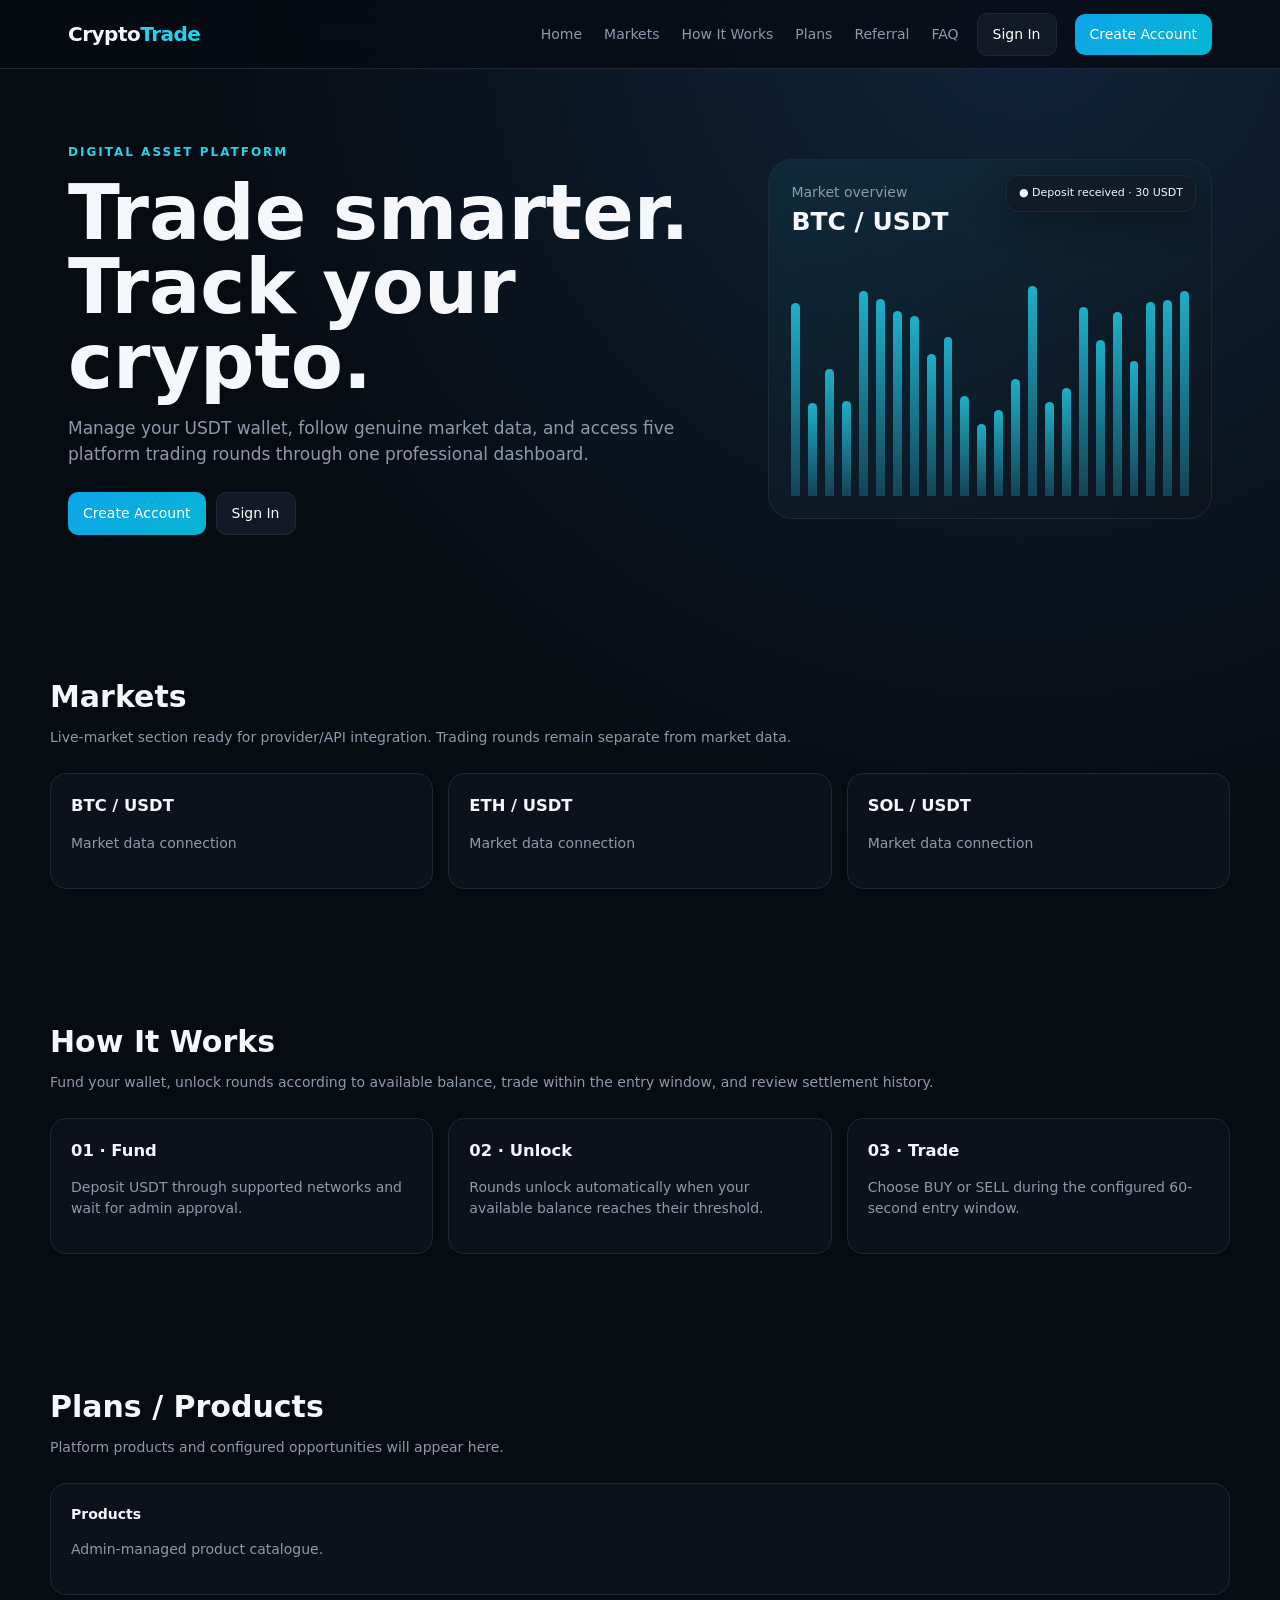
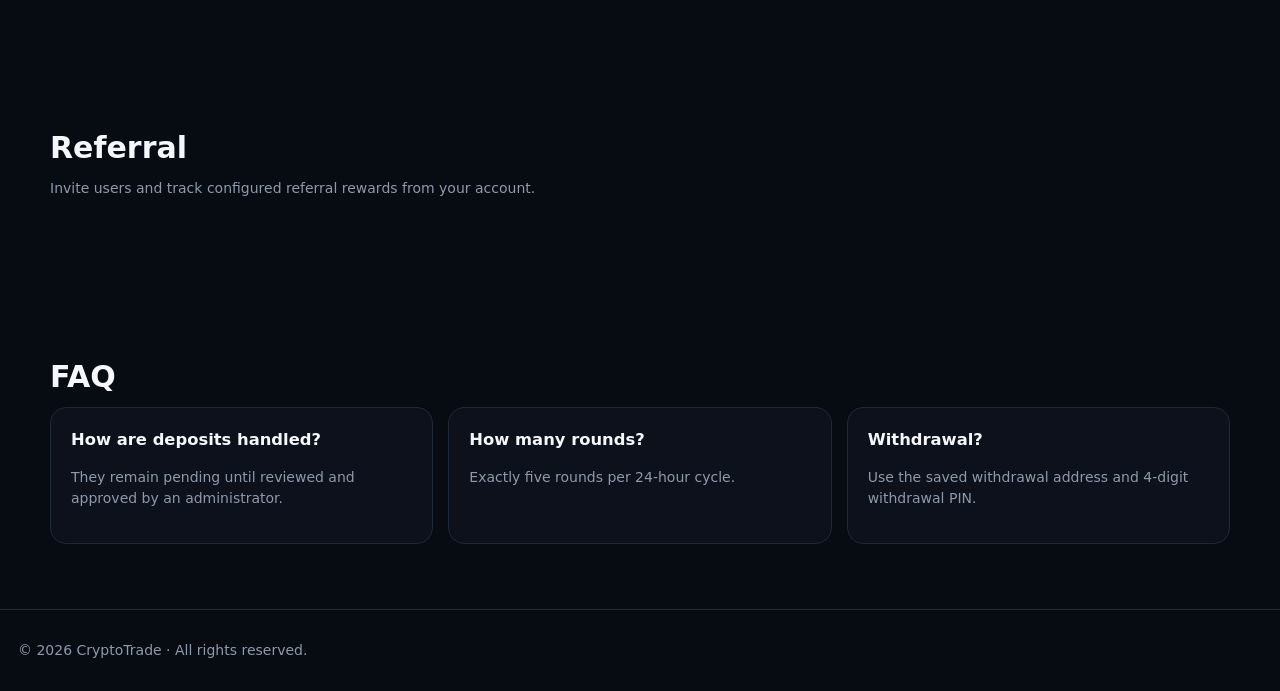
==== index.html @ a0e99902 "Build initial premium crypto trading web app foundation" ====
<!doctype html>
<html lang="en">
<head>
  <meta charset="utf-8">
  <meta name="viewport" content="width=device-width,initial-scale=1">
  <title>Crypto Trading Platform</title>
  <meta name="description" content="Premium crypto trading and wallet platform">
  <style>
    :root{--bg:#070b12;--panel:#0d131d;--panel2:#111a26;--text:#f5f7fb;--muted:#8d9aac;--line:#1d2938;--blue:#38bdf8;--cyan:#22d3ee;--green:#22c55e;--red:#ef4444;--amber:#f59e0b}
    *{box-sizing:border-box}html{scroll-behavior:smooth}body{margin:0;background:radial-gradient(circle at 80% 0,#10243a 0,transparent 34%),var(--bg);color:var(--text);font:14px/1.5 Inter,system-ui,-apple-system,Segoe UI,sans-serif}button,input,select{font:inherit}button{cursor:pointer}.hidden{display:none!important}
    header{position:sticky;top:0;z-index:50;border-bottom:1px solid var(--line);background:rgba(7,11,18,.78);backdrop-filter:blur(16px)}.nav{height:68px;max-width:1180px;margin:auto;padding:0 18px;display:flex;align-items:center;gap:18px}.brand{font-weight:800;font-size:20px;letter-spacing:-.5px;margin-right:auto}.brand span{color:var(--cyan)}.navlinks{display:flex;gap:22px}.navlinks a{color:var(--muted);text-decoration:none}.navlinks a:hover{color:#fff}.btn{border:1px solid var(--line);background:var(--panel2);color:#fff;border-radius:10px;padding:10px 15px}.btn.primary{background:linear-gradient(135deg,#0ea5e9,#06b6d4);border:0}.btn.danger{background:#3a1418;border-color:#6f2028}.hamb{display:none;background:none;border:0;color:#fff;font-size:25px}
    .wrap{max-width:1180px;margin:auto;padding:28px 18px}.hero{min-height:540px;display:grid;grid-template-columns:1.2fr .8fr;align-items:center;gap:35px}.eyebrow{color:var(--cyan);font-weight:700;text-transform:uppercase;letter-spacing:2px;font-size:12px}.hero h1{font-size:clamp(42px,6vw,76px);line-height:.98;margin:15px 0}.hero p{color:var(--muted);font-size:17px;max-width:620px}.hero-actions{display:flex;gap:10px;flex-wrap:wrap;margin-top:25px}.visual{min-height:330px;border:1px solid var(--line);border-radius:24px;background:linear-gradient(145deg,rgba(34,211,238,.08),rgba(13,19,29,.85));padding:22px;position:relative;overflow:hidden}.chart{height:230px;margin-top:25px;display:flex;align-items:flex-end;gap:8px}.bar{flex:1;background:linear-gradient(180deg,var(--cyan),#164e63);border-radius:6px 6px 0 0;opacity:.8}.activity{position:absolute;right:15px;top:15px;background:rgba(17,26,38,.86);border:1px solid var(--line);border-radius:12px;padding:9px 12px;font-size:11px;box-shadow:0 10px 35px #0005}.section{padding:65px 0}.section h2{font-size:30px;margin:0 0 8px}.sub{color:var(--muted);margin:0 0 25px}.grid{display:grid;grid-template-columns:repeat(3,1fr);gap:15px}.card{background:rgba(13,19,29,.88);border:1px solid var(--line);border-radius:16px;padding:20px}.card h3{margin:0 0 8px}.muted{color:var(--muted)}.lock{color:var(--amber)}
    .app{display:none;min-height:100vh}.app.active{display:block}.appbar{position:sticky;top:0;z-index:40;height:62px;border-bottom:1px solid var(--line);background:rgba(7,11,18,.88);backdrop-filter:blur(15px);display:flex;align-items:center;padding:0 18px;gap:15px}.appbar .title{font-weight:750}.menuBtn{font-size:24px;background:none;border:0;color:#fff}.side{position:fixed;z-index:45;top:62px;bottom:0;left:0;width:275px;background:#090f17;border-right:1px solid var(--line);padding:15px;transform:translateX(-105%);transition:.28s ease;overflow:auto}.side.open{transform:translateX(0)}.side button{display:block;width:100%;text-align:left;padding:12px;border:0;background:none;color:var(--muted);border-radius:10px;margin:2px 0}.side button:hover,.side button.active{background:#14202e;color:#fff}.content{max-width:1180px;margin:auto;padding:25px 18px}.balance{font-size:36px;font-weight:800}.statgrid{display:grid;grid-template-columns:repeat(4,1fr);gap:14px}.pill{display:inline-flex;padding:4px 8px;border-radius:999px;font-size:11px;background:#182333}.green{color:var(--green)}.red{color:var(--red)}.amber{color:var(--amber)}.form{display:grid;gap:12px;max-width:620px}.form label{color:var(--muted);font-size:12px}.form input,.form select{width:100%;padding:12px;border-radius:10px;border:1px solid var(--line);background:#09111b;color:#fff;outline:0}.tablewrap{overflow:auto;border:1px solid var(--line);border-radius:14px}.table{width:100%;border-collapse:collapse;min-width:720px}.table th,.table td{text-align:left;padding:12px;border-bottom:1px solid var(--line);white-space:nowrap}.rounds{display:grid;grid-template-columns:repeat(5,1fr);gap:12px}.round{min-height:170px}.footer{border-top:1px solid var(--line);padding:30px 18px;color:var(--muted)}
    @media(max-width:800px){.navlinks,.nav .btn{display:none}.hamb{display:block}.hero{grid-template-columns:1fr;min-height:auto;padding:55px 0}.grid{grid-template-columns:1fr}.statgrid{grid-template-columns:repeat(2,1fr)}.rounds{grid-template-columns:1fr 1fr}.visual{min-height:260px}.side{width:255px}}
    @media(max-width:480px){.wrap,.content{padding-left:13px;padding-right:13px}.hero h1{font-size:44px}.rounds,.statgrid{grid-template-columns:1fr}.section{padding:42px 0}.appbar{padding:0 12px}}
  </style>
</head>
<body>
<header id="publicHeader"><div class="nav"><button class="hamb" onclick="togglePublicMenu()">☰</button><div class="brand">Crypto<span>Trade</span></div><nav class="navlinks"><a href="#home">Home</a><a href="#markets">Markets</a><a href="#how">How It Works</a><a href="#plans">Plans</a><a href="#referral">Referral</a><a href="#faq">FAQ</a></nav><button class="btn" onclick="showAuth('login')">Sign In</button><button class="btn primary" onclick="showAuth('signup')">Create Account</button></div></header>
<main id="landing">
<section class="wrap hero" id="home"><div><div class="eyebrow">Digital asset platform</div><h1>Trade smarter.<br>Track your crypto.</h1><p>Manage your USDT wallet, follow genuine market data, and access five platform trading rounds through one professional dashboard.</p><div class="hero-actions"><button class="btn primary" onclick="showAuth('signup')">Create Account</button><button class="btn" onclick="showAuth('login')">Sign In</button></div></div><div class="visual"><div class="activity">● Deposit received · 30 USDT</div><div class="muted">Market overview</div><strong style="font-size:25px">BTC / USDT</strong><div class="chart" id="heroChart"></div></div></section>
<section class="wrap section" id="markets"><h2>Markets</h2><p class="sub">Live-market section ready for provider/API integration. Trading rounds remain separate from market data.</p><div class="grid"><div class="card"><h3>BTC / USDT</h3><p class="muted">Market data connection</p></div><div class="card"><h3>ETH / USDT</h3><p class="muted">Market data connection</p></div><div class="card"><h3>SOL / USDT</h3><p class="muted">Market data connection</p></div></div></section>
<section class="wrap section" id="how"><h2>How It Works</h2><p class="sub">Fund your wallet, unlock rounds according to available balance, trade within the entry window, and review settlement history.</p><div class="grid"><div class="card"><h3>01 · Fund</h3><p class="muted">Deposit USDT through supported networks and wait for admin approval.</p></div><div class="card"><h3>02 · Unlock</h3><p class="muted">Rounds unlock automatically when your available balance reaches their threshold.</p></div><div class="card"><h3>03 · Trade</h3><p class="muted">Choose BUY or SELL during the configured 60-second entry window.</p></div></div></section>
<section class="wrap section" id="plans"><h2>Plans / Products</h2><p class="sub">Platform products and configured opportunities will appear here.</p><div class="card"><strong>Products</strong><p class="muted">Admin-managed product catalogue.</p></div></section>
<section class="wrap section" id="referral"><h2>Referral</h2><p class="sub">Invite users and track configured referral rewards from your account.</p></section>
<section class="wrap section" id="faq"><h2>FAQ</h2><div class="grid"><div class="card"><h3>How are deposits handled?</h3><p class="muted">They remain pending until reviewed and approved by an administrator.</p></div><div class="card"><h3>How many rounds?</h3><p class="muted">Exactly five rounds per 24-hour cycle.</p></div><div class="card"><h3>Withdrawal?</h3><p class="muted">Use the saved withdrawal address and 4-digit withdrawal PIN.</p></div></div></section>
</main>
<footer class="footer">© <span id="year"></span> CryptoTrade · All rights reserved.</footer>
<div id="auth" class="hidden"><div class="wrap" style="max-width:520px"><div class="card"><h2 id="authTitle">Sign In</h2><div class="form"><input id="authEmail" placeholder="Email"><input id="authPass" type="password" placeholder="Password"><button class="btn primary" onclick="enterApp()">Continue</button><button class="btn" onclick="closeAuth()">Back</button></div><p class="muted" style="margin-top:15px">Account authentication will be connected to the secure D1 backend.</p></div></div></div>
<section id="clientApp" class="app"><div class="appbar"><button class="menuBtn" onclick="toggleSide('clientSide')">☰</button><div class="title">Client Dashboard</div><div style="margin-left:auto" class="pill">USDT Wallet</div></div><aside id="clientSide" class="side"><button onclick="clientPage('home',this)">Home</button><button onclick="clientPage('markets',this)">Markets</button><button onclick="clientPage('wallet',this)">Wallet</button><button onclick="clientPage('deposit',this)">Deposit</button><button onclick="clientPage('withdraw',this)">Withdraw</button><button onclick="clientPage('trading',this)">Trading</button><button onclick="clientPage('profile',this)">Profile</button><button onclick="logout()">Logout</button></aside><div id="clientContent" class="content"></div></section>
<script>
const $=id=>document.getElementById(id); $('year').textContent=new Date().getFullYear();
function makeChart(){let c=$('heroChart');for(let i=0;i<24;i++){let b=document.createElement('div');b.className='bar';b.style.height=(25+Math.random()*75)+'%';c.appendChild(b)}}makeChart();
function showAuth(mode){$('landing').classList.add('hidden');$('publicHeader').classList.add('hidden');$('auth').classList.remove('hidden');$('authTitle').textContent=mode==='signup'?'Create Account':'Sign In'}
function closeAuth(){$('auth').classList.add('hidden');$('landing').classList.remove('hidden');$('publicHeader').classList.remove('hidden')}
function enterApp(){$('auth').classList.add('hidden');$('landing').classList.add('hidden');$('publicHeader').classList.add('hidden');$('clientApp').classList.add('active');clientPage('home')}
function logout(){$('clientApp').classList.remove('active');$('landing').classList.remove('hidden');$('publicHeader').classList.remove('hidden');closeSide('clientSide')}
function toggleSide(id){$(id).classList.toggle('open')}function closeSide(id){$(id).classList.remove('open')}
function clientPage(page,el){closeSide('clientSide');document.querySelectorAll('#clientSide button').forEach(x=>x.classList.remove('active'));if(el)el.classList.add('active');let c=$('clientContent');
if(page==='home')c.innerHTML=`<h1>Welcome back</h1><div class="statgrid"><div class="card"><div class="muted">Available Balance</div><div class="balance">0.00 USDT</div></div><div class="card"><div class="muted">Reserved</div><div class="balance">0.00</div></div><div class="card"><div class="muted">Pending Deposits</div><div class="balance">0</div></div><div class="card"><div class="muted">Pending Withdrawals</div><div class="balance">0</div></div></div><div class="section"><h2>Trading Rounds</h2><div class="rounds">${roundCards()}</div></div>`;
if(page==='markets')c.innerHTML=`<h1>Markets</h1><p class="sub">Genuine external market-data charts are connected here separately from platform rounds.</p><div class="grid"><div class="card"><h3>BTC / USDT</h3><div class="visual" style="min-height:190px"><div class="chart"></div></div></div><div class="card"><h3>ETH / USDT</h3><p class="muted">Live chart provider integration.</p></div><div class="card"><h3>SOL / USDT</h3><p class="muted">Live chart provider integration.</p></div></div>`;
if(page==='wallet')c.innerHTML=`<h1>Wallet</h1><div class="grid"><div class="card"><h3>Wallet Balance</h3><div class="balance">0.00 USDT</div><p class="muted">Available · Reserved · Ledger</p></div><div class="card"><h3>Wallet Settings</h3><p class="muted">Withdrawal address and 4-digit withdrawal PIN.</p></div></div><div class="section"><h2>Transaction History</h2><div class="tablewrap"><table class="table"><tr><th>Date</th><th>Type</th><th>Amount</th><th>Status</th></tr><tr><td>—</td><td>—</td><td>—</td><td>—</td></tr></table></div></div>`;
if(page==='deposit')c.innerHTML=`<h1>Deposit</h1><p class="sub">TRC20 preferred · ERC20 supported · Minimum deposit: <strong>30 USDT</strong></p><div class="card form"><label>Network<select><option>TRC20</option><option>ERC20</option></select></label><label>Deposit Address<input placeholder="Admin-configured wallet address"></label><button class="btn">Copy Address</button><label>Amount (USDT)<input type="number" min="30" placeholder="Minimum 30 USDT"></label><label>TXID / Hash<input placeholder="Transaction hash"></label><label>Receipt / Screenshot<input type="file"></label><button class="btn primary">Submit Deposit</button></div>`;
if(page==='withdraw')c.innerHTML=`<h1>Withdraw</h1><p class="sub">Minimum withdrawal: <strong>Admin-configured USDT amount</strong></p><div class="card form"><label>Withdrawal Address<input placeholder="Automatically loaded from Wallet Settings"></label><label>Withdraw Amount (USDT)<input type="number" placeholder="Enter amount"></label><label>Withdrawal PIN<input type="password" inputmode="numeric" maxlength="4" placeholder="4-digit PIN"></label><button class="btn primary">Submit Withdrawal</button></div>`;
if(page==='trading')c.innerHTML=`<h1>Trading</h1><p class="sub">Exactly 5 platform-configured rounds per 24-hour cycle.</p><div class="rounds">${roundCards(true)}</div>`;
if(page==='profile')c.innerHTML=`<h1>Profile</h1><div class="card form"><input placeholder="Full name"><input placeholder="Email"><input placeholder="Country"><input placeholder="Phone"><input placeholder="Withdrawal address"><button class="btn primary">Save Profile</button></div>`;
}
function roundCards(trading=false){let req=[50,100,150,200,250];return req.map((x,i)=>`<div class="card round"><span class="pill lock">🔒 LOCKED</span><h3>Round ${i+1}</h3><p class="muted">Unlock at ${x} USDT</p>${trading?'<button class="btn" disabled>Locked</button>':''}</div>`).join('')}
function togglePublicMenu(){alert('Public navigation: use the links in the header. Mobile section navigation is available through the responsive header.')}
</script>
</body></html>
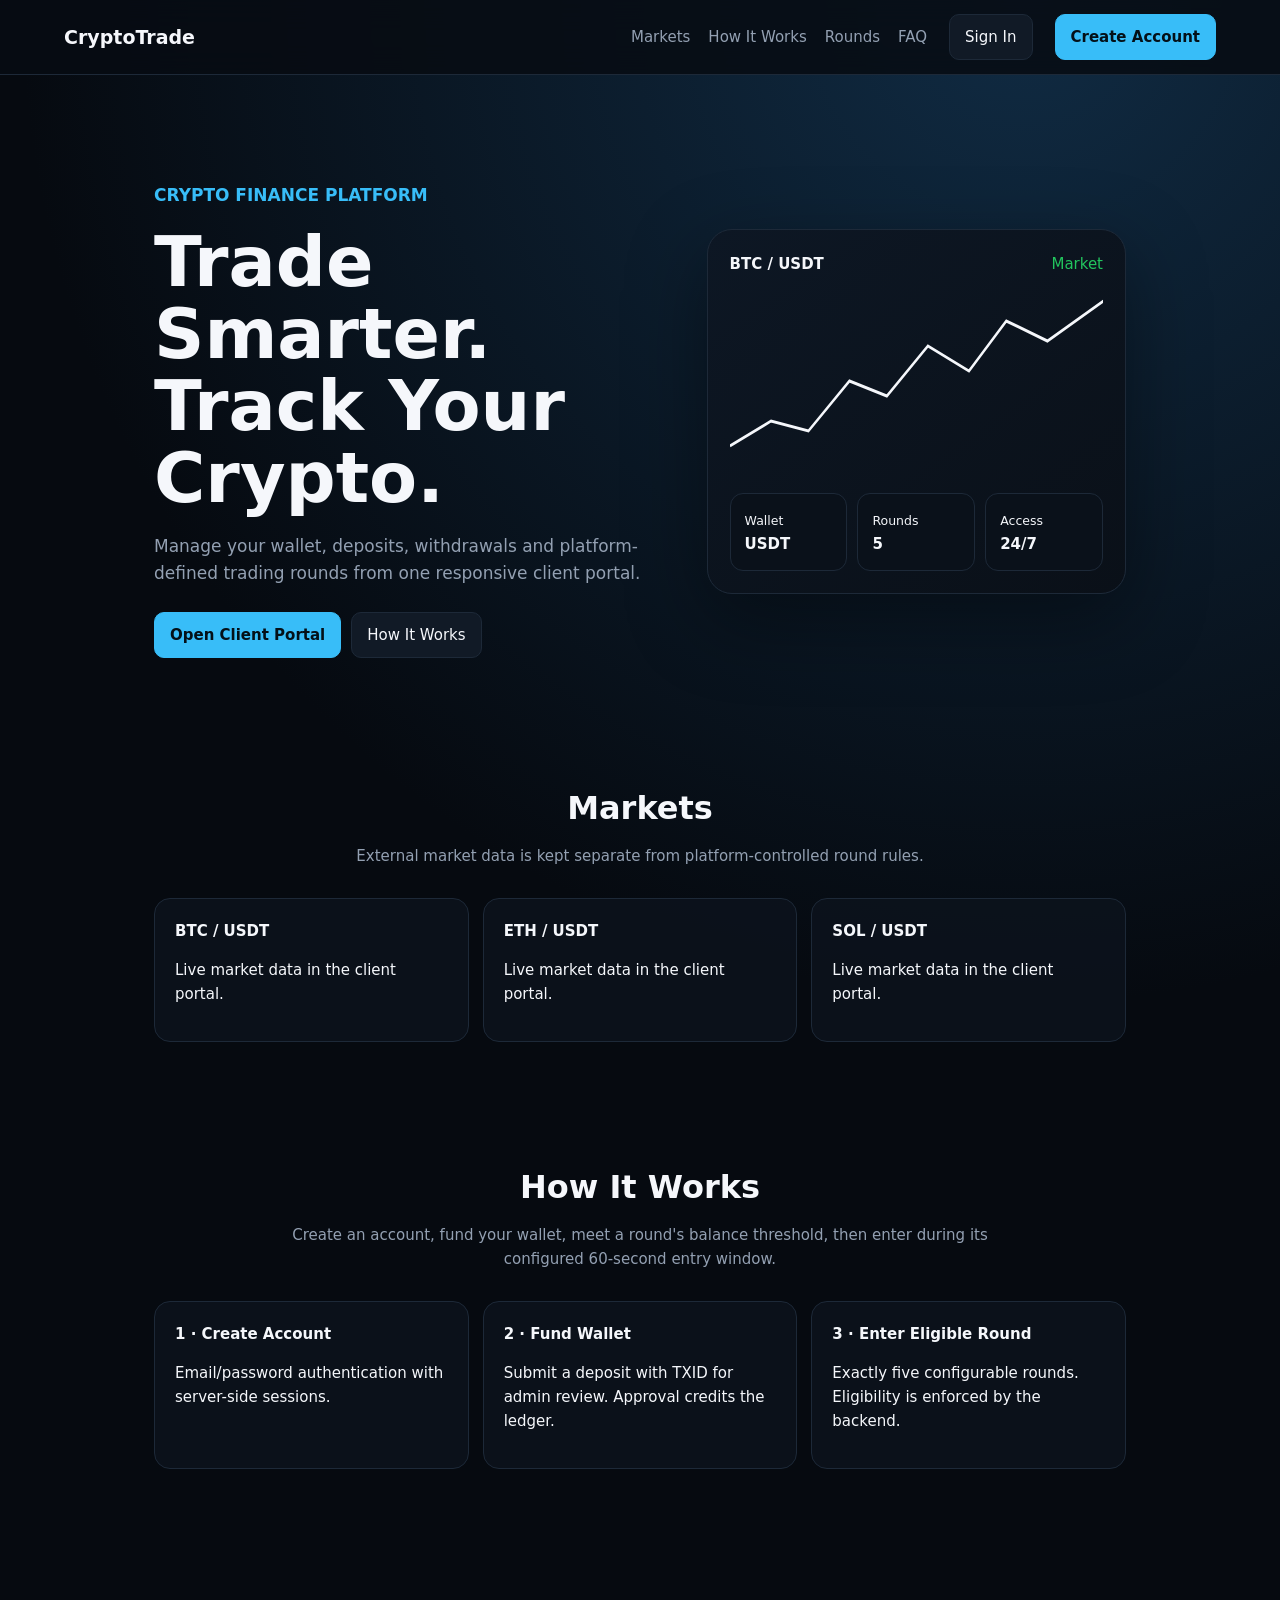
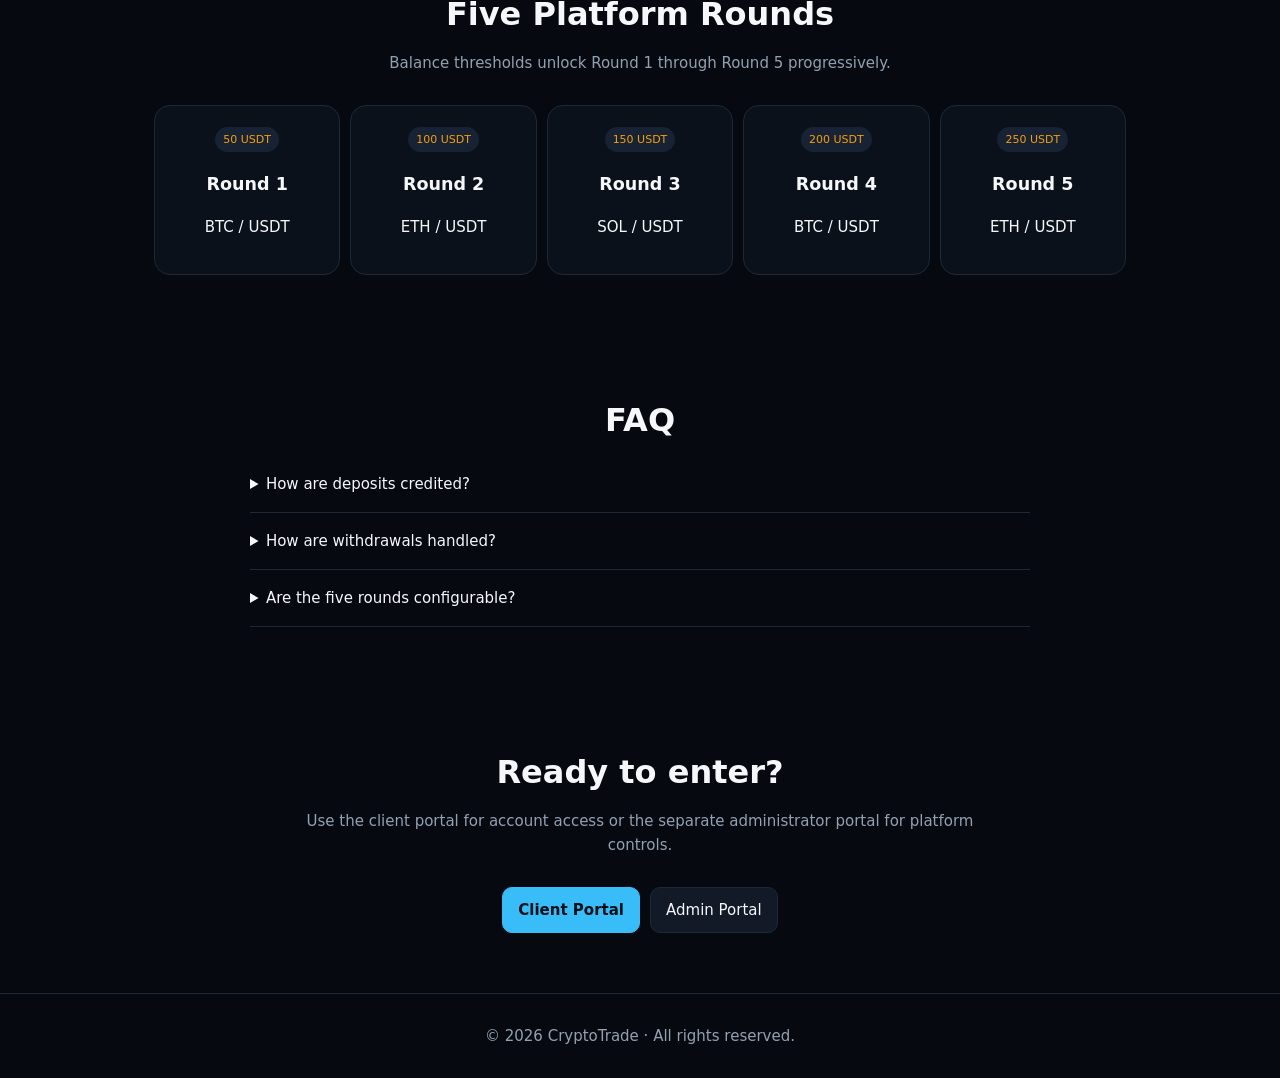
==== commit 022f520f: "Wire public landing page to live client and admin portals" ====
--- a/index.html
+++ b/index.html
@@ -1,51 +1 @@
-<!doctype html>
-<html lang="en">
-<head>
-  <meta charset="utf-8">
-  <meta name="viewport" content="width=device-width,initial-scale=1">
-  <title>Crypto Trading Platform</title>
-  <meta name="description" content="Premium crypto trading and wallet platform">
-  <style>
-    :root{--bg:#070b12;--panel:#0d131d;--panel2:#111a26;--text:#f5f7fb;--muted:#8d9aac;--line:#1d2938;--blue:#38bdf8;--cyan:#22d3ee;--green:#22c55e;--red:#ef4444;--amber:#f59e0b}
-    *{box-sizing:border-box}html{scroll-behavior:smooth}body{margin:0;background:radial-gradient(circle at 80% 0,#10243a 0,transparent 34%),var(--bg);color:var(--text);font:14px/1.5 Inter,system-ui,-apple-system,Segoe UI,sans-serif}button,input,select{font:inherit}button{cursor:pointer}.hidden{display:none!important}
-    header{position:sticky;top:0;z-index:50;border-bottom:1px solid var(--line);background:rgba(7,11,18,.78);backdrop-filter:blur(16px)}.nav{height:68px;max-width:1180px;margin:auto;padding:0 18px;display:flex;align-items:center;gap:18px}.brand{font-weight:800;font-size:20px;letter-spacing:-.5px;margin-right:auto}.brand span{color:var(--cyan)}.navlinks{display:flex;gap:22px}.navlinks a{color:var(--muted);text-decoration:none}.navlinks a:hover{color:#fff}.btn{border:1px solid var(--line);background:var(--panel2);color:#fff;border-radius:10px;padding:10px 15px}.btn.primary{background:linear-gradient(135deg,#0ea5e9,#06b6d4);border:0}.btn.danger{background:#3a1418;border-color:#6f2028}.hamb{display:none;background:none;border:0;color:#fff;font-size:25px}
-    .wrap{max-width:1180px;margin:auto;padding:28px 18px}.hero{min-height:540px;display:grid;grid-template-columns:1.2fr .8fr;align-items:center;gap:35px}.eyebrow{color:var(--cyan);font-weight:700;text-transform:uppercase;letter-spacing:2px;font-size:12px}.hero h1{font-size:clamp(42px,6vw,76px);line-height:.98;margin:15px 0}.hero p{color:var(--muted);font-size:17px;max-width:620px}.hero-actions{display:flex;gap:10px;flex-wrap:wrap;margin-top:25px}.visual{min-height:330px;border:1px solid var(--line);border-radius:24px;background:linear-gradient(145deg,rgba(34,211,238,.08),rgba(13,19,29,.85));padding:22px;position:relative;overflow:hidden}.chart{height:230px;margin-top:25px;display:flex;align-items:flex-end;gap:8px}.bar{flex:1;background:linear-gradient(180deg,var(--cyan),#164e63);border-radius:6px 6px 0 0;opacity:.8}.activity{position:absolute;right:15px;top:15px;background:rgba(17,26,38,.86);border:1px solid var(--line);border-radius:12px;padding:9px 12px;font-size:11px;box-shadow:0 10px 35px #0005}.section{padding:65px 0}.section h2{font-size:30px;margin:0 0 8px}.sub{color:var(--muted);margin:0 0 25px}.grid{display:grid;grid-template-columns:repeat(3,1fr);gap:15px}.card{background:rgba(13,19,29,.88);border:1px solid var(--line);border-radius:16px;padding:20px}.card h3{margin:0 0 8px}.muted{color:var(--muted)}.lock{color:var(--amber)}
-    .app{display:none;min-height:100vh}.app.active{display:block}.appbar{position:sticky;top:0;z-index:40;height:62px;border-bottom:1px solid var(--line);background:rgba(7,11,18,.88);backdrop-filter:blur(15px);display:flex;align-items:center;padding:0 18px;gap:15px}.appbar .title{font-weight:750}.menuBtn{font-size:24px;background:none;border:0;color:#fff}.side{position:fixed;z-index:45;top:62px;bottom:0;left:0;width:275px;background:#090f17;border-right:1px solid var(--line);padding:15px;transform:translateX(-105%);transition:.28s ease;overflow:auto}.side.open{transform:translateX(0)}.side button{display:block;width:100%;text-align:left;padding:12px;border:0;background:none;color:var(--muted);border-radius:10px;margin:2px 0}.side button:hover,.side button.active{background:#14202e;color:#fff}.content{max-width:1180px;margin:auto;padding:25px 18px}.balance{font-size:36px;font-weight:800}.statgrid{display:grid;grid-template-columns:repeat(4,1fr);gap:14px}.pill{display:inline-flex;padding:4px 8px;border-radius:999px;font-size:11px;background:#182333}.green{color:var(--green)}.red{color:var(--red)}.amber{color:var(--amber)}.form{display:grid;gap:12px;max-width:620px}.form label{color:var(--muted);font-size:12px}.form input,.form select{width:100%;padding:12px;border-radius:10px;border:1px solid var(--line);background:#09111b;color:#fff;outline:0}.tablewrap{overflow:auto;border:1px solid var(--line);border-radius:14px}.table{width:100%;border-collapse:collapse;min-width:720px}.table th,.table td{text-align:left;padding:12px;border-bottom:1px solid var(--line);white-space:nowrap}.rounds{display:grid;grid-template-columns:repeat(5,1fr);gap:12px}.round{min-height:170px}.footer{border-top:1px solid var(--line);padding:30px 18px;color:var(--muted)}
-    @media(max-width:800px){.navlinks,.nav .btn{display:none}.hamb{display:block}.hero{grid-template-columns:1fr;min-height:auto;padding:55px 0}.grid{grid-template-columns:1fr}.statgrid{grid-template-columns:repeat(2,1fr)}.rounds{grid-template-columns:1fr 1fr}.visual{min-height:260px}.side{width:255px}}
-    @media(max-width:480px){.wrap,.content{padding-left:13px;padding-right:13px}.hero h1{font-size:44px}.rounds,.statgrid{grid-template-columns:1fr}.section{padding:42px 0}.appbar{padding:0 12px}}
-  </style>
-</head>
-<body>
-<header id="publicHeader"><div class="nav"><button class="hamb" onclick="togglePublicMenu()">☰</button><div class="brand">Crypto<span>Trade</span></div><nav class="navlinks"><a href="#home">Home</a><a href="#markets">Markets</a><a href="#how">How It Works</a><a href="#plans">Plans</a><a href="#referral">Referral</a><a href="#faq">FAQ</a></nav><button class="btn" onclick="showAuth('login')">Sign In</button><button class="btn primary" onclick="showAuth('signup')">Create Account</button></div></header>
-<main id="landing">
-<section class="wrap hero" id="home"><div><div class="eyebrow">Digital asset platform</div><h1>Trade smarter.<br>Track your crypto.</h1><p>Manage your USDT wallet, follow genuine market data, and access five platform trading rounds through one professional dashboard.</p><div class="hero-actions"><button class="btn primary" onclick="showAuth('signup')">Create Account</button><button class="btn" onclick="showAuth('login')">Sign In</button></div></div><div class="visual"><div class="activity">● Deposit received · 30 USDT</div><div class="muted">Market overview</div><strong style="font-size:25px">BTC / USDT</strong><div class="chart" id="heroChart"></div></div></section>
-<section class="wrap section" id="markets"><h2>Markets</h2><p class="sub">Live-market section ready for provider/API integration. Trading rounds remain separate from market data.</p><div class="grid"><div class="card"><h3>BTC / USDT</h3><p class="muted">Market data connection</p></div><div class="card"><h3>ETH / USDT</h3><p class="muted">Market data connection</p></div><div class="card"><h3>SOL / USDT</h3><p class="muted">Market data connection</p></div></div></section>
-<section class="wrap section" id="how"><h2>How It Works</h2><p class="sub">Fund your wallet, unlock rounds according to available balance, trade within the entry window, and review settlement history.</p><div class="grid"><div class="card"><h3>01 · Fund</h3><p class="muted">Deposit USDT through supported networks and wait for admin approval.</p></div><div class="card"><h3>02 · Unlock</h3><p class="muted">Rounds unlock automatically when your available balance reaches their threshold.</p></div><div class="card"><h3>03 · Trade</h3><p class="muted">Choose BUY or SELL during the configured 60-second entry window.</p></div></div></section>
-<section class="wrap section" id="plans"><h2>Plans / Products</h2><p class="sub">Platform products and configured opportunities will appear here.</p><div class="card"><strong>Products</strong><p class="muted">Admin-managed product catalogue.</p></div></section>
-<section class="wrap section" id="referral"><h2>Referral</h2><p class="sub">Invite users and track configured referral rewards from your account.</p></section>
-<section class="wrap section" id="faq"><h2>FAQ</h2><div class="grid"><div class="card"><h3>How are deposits handled?</h3><p class="muted">They remain pending until reviewed and approved by an administrator.</p></div><div class="card"><h3>How many rounds?</h3><p class="muted">Exactly five rounds per 24-hour cycle.</p></div><div class="card"><h3>Withdrawal?</h3><p class="muted">Use the saved withdrawal address and 4-digit withdrawal PIN.</p></div></div></section>
-</main>
-<footer class="footer">© <span id="year"></span> CryptoTrade · All rights reserved.</footer>
-<div id="auth" class="hidden"><div class="wrap" style="max-width:520px"><div class="card"><h2 id="authTitle">Sign In</h2><div class="form"><input id="authEmail" placeholder="Email"><input id="authPass" type="password" placeholder="Password"><button class="btn primary" onclick="enterApp()">Continue</button><button class="btn" onclick="closeAuth()">Back</button></div><p class="muted" style="margin-top:15px">Account authentication will be connected to the secure D1 backend.</p></div></div></div>
-<section id="clientApp" class="app"><div class="appbar"><button class="menuBtn" onclick="toggleSide('clientSide')">☰</button><div class="title">Client Dashboard</div><div style="margin-left:auto" class="pill">USDT Wallet</div></div><aside id="clientSide" class="side"><button onclick="clientPage('home',this)">Home</button><button onclick="clientPage('markets',this)">Markets</button><button onclick="clientPage('wallet',this)">Wallet</button><button onclick="clientPage('deposit',this)">Deposit</button><button onclick="clientPage('withdraw',this)">Withdraw</button><button onclick="clientPage('trading',this)">Trading</button><button onclick="clientPage('profile',this)">Profile</button><button onclick="logout()">Logout</button></aside><div id="clientContent" class="content"></div></section>
-<script>
-const $=id=>document.getElementById(id); $('year').textContent=new Date().getFullYear();
-function makeChart(){let c=$('heroChart');for(let i=0;i<24;i++){let b=document.createElement('div');b.className='bar';b.style.height=(25+Math.random()*75)+'%';c.appendChild(b)}}makeChart();
-function showAuth(mode){$('landing').classList.add('hidden');$('publicHeader').classList.add('hidden');$('auth').classList.remove('hidden');$('authTitle').textContent=mode==='signup'?'Create Account':'Sign In'}
-function closeAuth(){$('auth').classList.add('hidden');$('landing').classList.remove('hidden');$('publicHeader').classList.remove('hidden')}
-function enterApp(){$('auth').classList.add('hidden');$('landing').classList.add('hidden');$('publicHeader').classList.add('hidden');$('clientApp').classList.add('active');clientPage('home')}
-function logout(){$('clientApp').classList.remove('active');$('landing').classList.remove('hidden');$('publicHeader').classList.remove('hidden');closeSide('clientSide')}
-function toggleSide(id){$(id).classList.toggle('open')}function closeSide(id){$(id).classList.remove('open')}
-function clientPage(page,el){closeSide('clientSide');document.querySelectorAll('#clientSide button').forEach(x=>x.classList.remove('active'));if(el)el.classList.add('active');let c=$('clientContent');
-if(page==='home')c.innerHTML=`<h1>Welcome back</h1><div class="statgrid"><div class="card"><div class="muted">Available Balance</div><div class="balance">0.00 USDT</div></div><div class="card"><div class="muted">Reserved</div><div class="balance">0.00</div></div><div class="card"><div class="muted">Pending Deposits</div><div class="balance">0</div></div><div class="card"><div class="muted">Pending Withdrawals</div><div class="balance">0</div></div></div><div class="section"><h2>Trading Rounds</h2><div class="rounds">${roundCards()}</div></div>`;
-if(page==='markets')c.innerHTML=`<h1>Markets</h1><p class="sub">Genuine external market-data charts are connected here separately from platform rounds.</p><div class="grid"><div class="card"><h3>BTC / USDT</h3><div class="visual" style="min-height:190px"><div class="chart"></div></div></div><div class="card"><h3>ETH / USDT</h3><p class="muted">Live chart provider integration.</p></div><div class="card"><h3>SOL / USDT</h3><p class="muted">Live chart provider integration.</p></div></div>`;
-if(page==='wallet')c.innerHTML=`<h1>Wallet</h1><div class="grid"><div class="card"><h3>Wallet Balance</h3><div class="balance">0.00 USDT</div><p class="muted">Available · Reserved · Ledger</p></div><div class="card"><h3>Wallet Settings</h3><p class="muted">Withdrawal address and 4-digit withdrawal PIN.</p></div></div><div class="section"><h2>Transaction History</h2><div class="tablewrap"><table class="table"><tr><th>Date</th><th>Type</th><th>Amount</th><th>Status</th></tr><tr><td>—</td><td>—</td><td>—</td><td>—</td></tr></table></div></div>`;
-if(page==='deposit')c.innerHTML=`<h1>Deposit</h1><p class="sub">TRC20 preferred · ERC20 supported · Minimum deposit: <strong>30 USDT</strong></p><div class="card form"><label>Network<select><option>TRC20</option><option>ERC20</option></select></label><label>Deposit Address<input placeholder="Admin-configured wallet address"></label><button class="btn">Copy Address</button><label>Amount (USDT)<input type="number" min="30" placeholder="Minimum 30 USDT"></label><label>TXID / Hash<input placeholder="Transaction hash"></label><label>Receipt / Screenshot<input type="file"></label><button class="btn primary">Submit Deposit</button></div>`;
-if(page==='withdraw')c.innerHTML=`<h1>Withdraw</h1><p class="sub">Minimum withdrawal: <strong>Admin-configured USDT amount</strong></p><div class="card form"><label>Withdrawal Address<input placeholder="Automatically loaded from Wallet Settings"></label><label>Withdraw Amount (USDT)<input type="number" placeholder="Enter amount"></label><label>Withdrawal PIN<input type="password" inputmode="numeric" maxlength="4" placeholder="4-digit PIN"></label><button class="btn primary">Submit Withdrawal</button></div>`;
-if(page==='trading')c.innerHTML=`<h1>Trading</h1><p class="sub">Exactly 5 platform-configured rounds per 24-hour cycle.</p><div class="rounds">${roundCards(true)}</div>`;
-if(page==='profile')c.innerHTML=`<h1>Profile</h1><div class="card form"><input placeholder="Full name"><input placeholder="Email"><input placeholder="Country"><input placeholder="Phone"><input placeholder="Withdrawal address"><button class="btn primary">Save Profile</button></div>`;
-}
-function roundCards(trading=false){let req=[50,100,150,200,250];return req.map((x,i)=>`<div class="card round"><span class="pill lock">🔒 LOCKED</span><h3>Round ${i+1}</h3><p class="muted">Unlock at ${x} USDT</p>${trading?'<button class="btn" disabled>Locked</button>':''}</div>`).join('')}
-function togglePublicMenu(){alert('Public navigation: use the links in the header. Mobile section navigation is available through the responsive header.')}
-</script>
-</body></html>+<!doctype html><html lang="en"><head><meta charset="utf-8"><meta name="viewport" content="width=device-width,initial-scale=1"><title>CryptoTrade · Trade Smarter</title><meta name="description" content="Premium crypto-finance client portal with wallet and five platform-controlled trading rounds"><style>:root{--bg:#060a10;--panel:#0d131d;--line:#1d2938;--text:#f5f7fb;--muted:#93a0b2;--blue:#38bdf8;--green:#22c55e;--amber:#f59e0b}*{box-sizing:border-box}html{scroll-behavior:smooth}body{margin:0;background:radial-gradient(circle at 80% 0,#102b43 0,transparent 35%),var(--bg);color:var(--text);font:15px/1.6 system-ui,-apple-system,Segoe UI,sans-serif}a{color:inherit;text-decoration:none}.nav{position:sticky;top:0;z-index:20;display:flex;align-items:center;gap:22px;padding:14px 5%;background:#070c13dd;border-bottom:1px solid var(--line);backdrop-filter:blur(15px)}.brand{font-weight:900;font-size:19px}.navlinks{display:flex;gap:18px;margin-left:auto}.navlinks a{color:var(--muted)}.btn{display:inline-block;border:1px solid var(--line);border-radius:10px;padding:10px 15px;background:#111a26}.primary{background:var(--blue);border-color:var(--blue);color:#041018;font-weight:800}.hero{max-width:1100px;margin:auto;padding:90px 5% 65px;display:grid;grid-template-columns:1.1fr .9fr;gap:40px;align-items:center}.hero h1{font-size:clamp(38px,6vw,70px);line-height:1.03;margin:0 0 18px}.hero p{color:var(--muted);max-width:620px;font-size:17px}.actions{display:flex;gap:10px;flex-wrap:wrap;margin-top:25px}.visual{min-height:330px;border:1px solid var(--line);border-radius:25px;background:linear-gradient(145deg,#0d1724,#0a1018);padding:22px;box-shadow:0 25px 80px #0006}.chart{width:100%;height:210px}.stats{display:grid;grid-template-columns:repeat(3,1fr);gap:10px}.stat{padding:14px;border:1px solid var(--line);border-radius:13px;background:#0a111a}.section{max-width:1100px;margin:auto;padding:60px 5%}.section h2{text-align:center;font-size:32px;margin:0 0 10px}.lead{text-align:center;color:var(--muted);max-width:700px;margin:0 auto 30px}.cards{display:grid;grid-template-columns:repeat(3,1fr);gap:14px}.card{background:#0d131dcc;border:1px solid var(--line);border-radius:16px;padding:20px}.rounds{display:grid;grid-template-columns:repeat(5,1fr);gap:10px}.round{text-align:center}.tag{display:inline-block;padding:4px 8px;border-radius:99px;background:#172334;color:var(--amber);font-size:11px}.faq{max-width:780px;margin:auto}.faq details{padding:16px 0;border-bottom:1px solid var(--line)}footer{border-top:1px solid var(--line);padding:30px 5%;text-align:center;color:var(--muted)}@media(max-width:800px){.navlinks{display:none}.hero{grid-template-columns:1fr;padding-top:55px}.cards{grid-template-columns:1fr}.rounds{grid-template-columns:1fr 1fr}.stats{grid-template-columns:1fr}}@media(max-width:500px){.rounds{grid-template-columns:1fr}.hero h1{font-size:42px}}</style></head><body><nav class="nav"><a class="brand" href="#home">CryptoTrade</a><div class="navlinks"><a href="#markets">Markets</a><a href="#how">How It Works</a><a href="#rounds">Rounds</a><a href="#faq">FAQ</a></div><a class="btn" href="client.html">Sign In</a><a class="btn primary" href="client.html">Create Account</a></nav><main id="home"><section class="hero"><div><p style="color:var(--blue);font-weight:800">CRYPTO FINANCE PLATFORM</p><h1>Trade Smarter.<br>Track Your Crypto.</h1><p>Manage your wallet, deposits, withdrawals and platform-defined trading rounds from one responsive client portal.</p><div class="actions"><a class="btn primary" href="client.html">Open Client Portal</a><a class="btn" href="#how">How It Works</a></div></div><div class="visual"><div class="row" style="display:flex;justify-content:space-between"><b>BTC / USDT</b><span style="color:var(--green)">Market</span></div><svg class="chart" viewBox="0 0 500 210" preserveAspectRatio="none"><polyline fill="none" stroke="currentColor" stroke-width="3" points="0,170 55,145 105,155 160,105 210,120 265,70 320,95 370,45 425,65 500,25"/></svg><div class="stats"><div class="stat"><small>Wallet</small><br><b>USDT</b></div><div class="stat"><small>Rounds</small><br><b>5</b></div><div class="stat"><small>Access</small><br><b>24/7</b></div></div></div></section><section id="markets" class="section"><h2>Markets</h2><p class="lead">External market data is kept separate from platform-controlled round rules.</p><div class="cards"><div class="card"><b>BTC / USDT</b><p class="muted">Live market data in the client portal.</p></div><div class="card"><b>ETH / USDT</b><p class="muted">Live market data in the client portal.</p></div><div class="card"><b>SOL / USDT</b><p class="muted">Live market data in the client portal.</p></div></div></section><section id="how" class="section"><h2>How It Works</h2><p class="lead">Create an account, fund your wallet, meet a round's balance threshold, then enter during its configured 60-second entry window.</p><div class="cards"><div class="card"><b>1 · Create Account</b><p class="muted">Email/password authentication with server-side sessions.</p></div><div class="card"><b>2 · Fund Wallet</b><p class="muted">Submit a deposit with TXID for admin review. Approval credits the ledger.</p></div><div class="card"><b>3 · Enter Eligible Round</b><p class="muted">Exactly five configurable rounds. Eligibility is enforced by the backend.</p></div></div></section><section id="rounds" class="section"><h2>Five Platform Rounds</h2><p class="lead">Balance thresholds unlock Round 1 through Round 5 progressively.</p><div class="rounds"><div class="card round"><span class="tag">50 USDT</span><h3>Round 1</h3><p>BTC / USDT</p></div><div class="card round"><span class="tag">100 USDT</span><h3>Round 2</h3><p>ETH / USDT</p></div><div class="card round"><span class="tag">150 USDT</span><h3>Round 3</h3><p>SOL / USDT</p></div><div class="card round"><span class="tag">200 USDT</span><h3>Round 4</h3><p>BTC / USDT</p></div><div class="card round"><span class="tag">250 USDT</span><h3>Round 5</h3><p>ETH / USDT</p></div></div></section><section id="faq" class="section"><h2>FAQ</h2><div class="faq"><details><summary>How are deposits credited?</summary><p class="muted">A submitted deposit remains pending until an administrator reviews and approves it.</p></details><details><summary>How are withdrawals handled?</summary><p class="muted">The requested amount is reserved immediately, then the administrator moves it through review and completion statuses.</p></details><details><summary>Are the five rounds configurable?</summary><p class="muted">Yes. Admin can edit each of the five rounds independently, including asset, BUY/SELL action, start time, duration, profit and fee settings.</p></details></div></section><section class="section" style="text-align:center"><h2>Ready to enter?</h2><p class="lead">Use the client portal for account access or the separate administrator portal for platform controls.</p><div class="actions" style="justify-content:center"><a class="btn primary" href="client.html">Client Portal</a><a class="btn" href="admin.html">Admin Portal</a></div></section></main><footer>© 2026 CryptoTrade · All rights reserved.</footer></body></html>
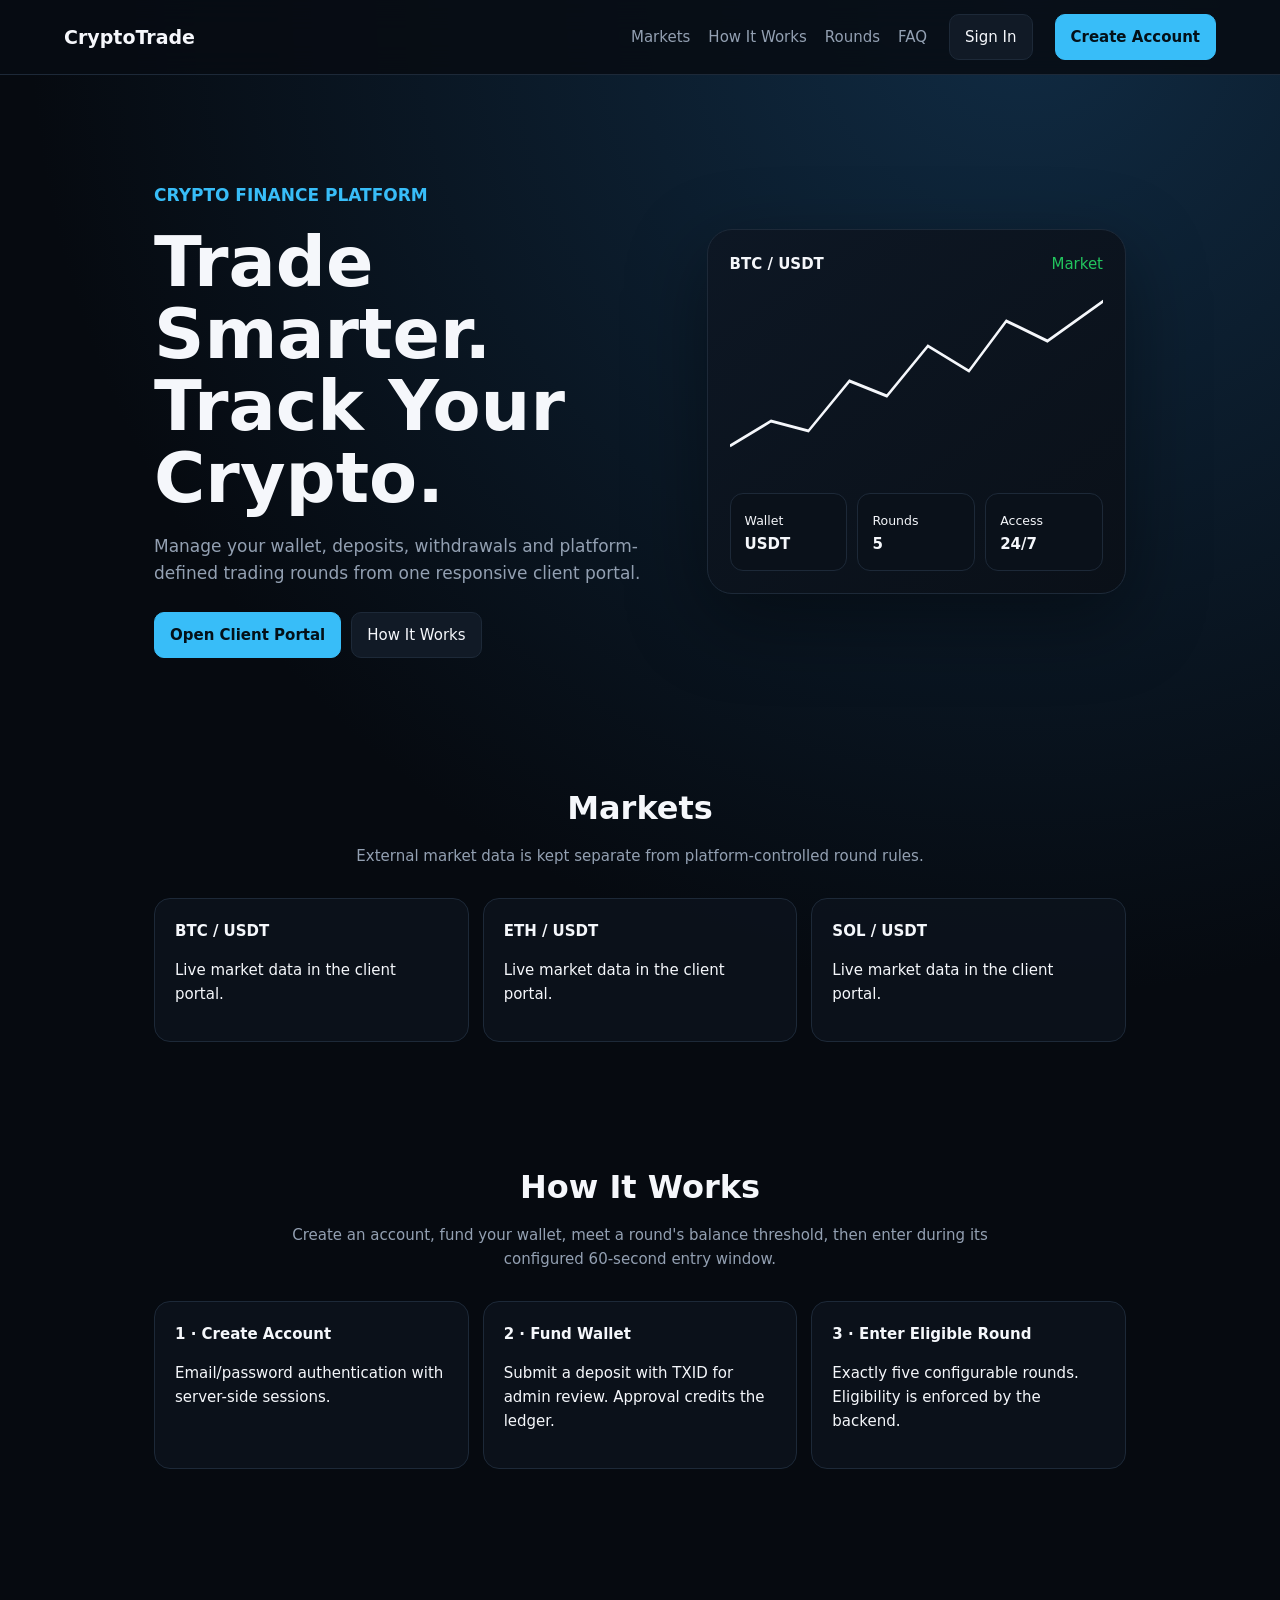
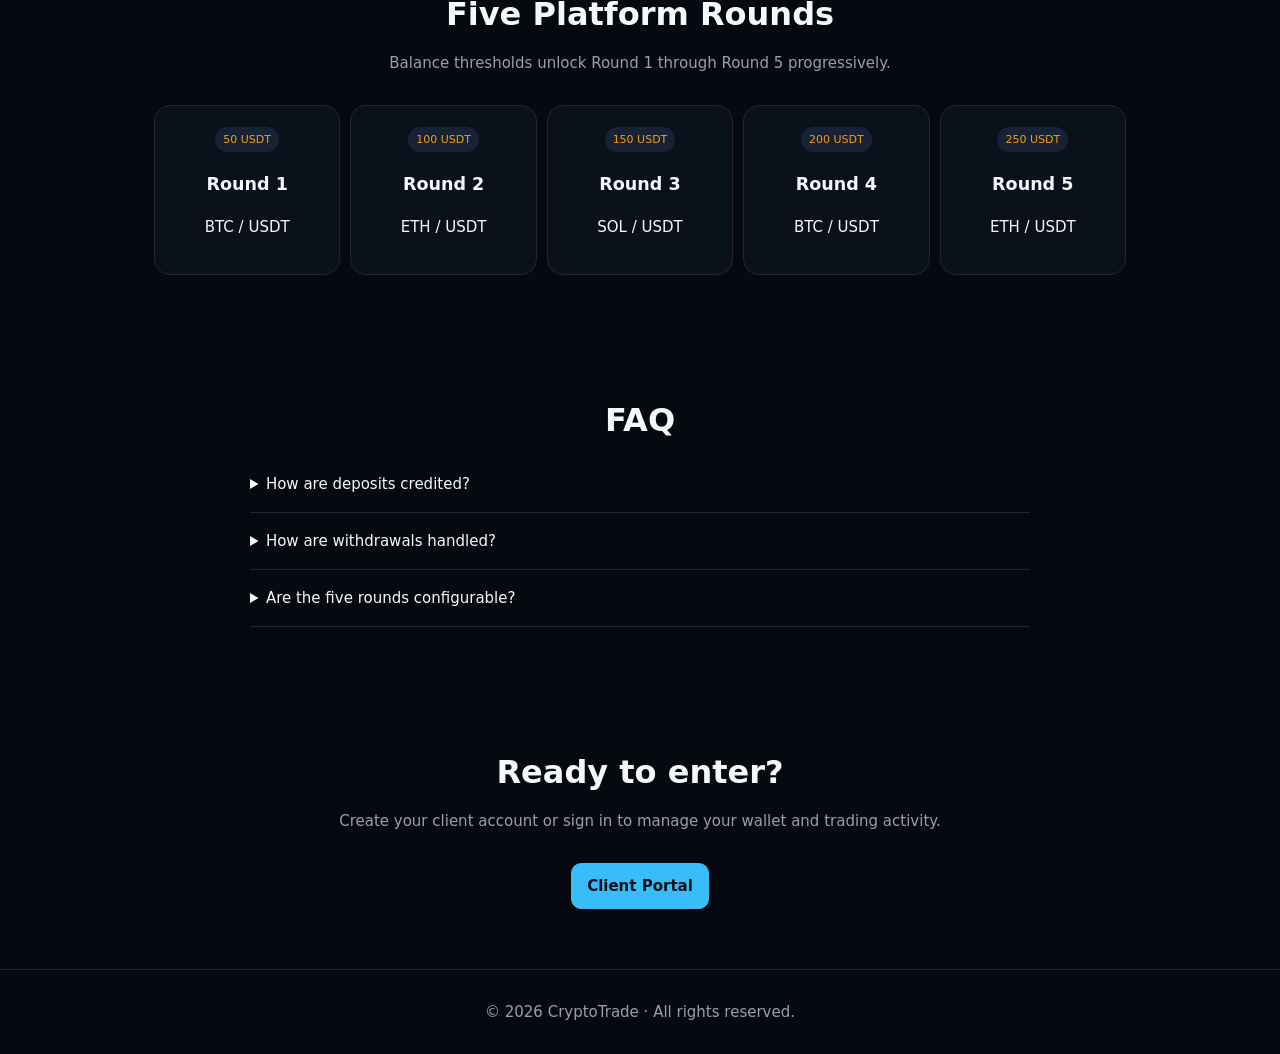
==== commit f85fc80d: "Hide admin portal from public client site" ====
--- a/index.html
+++ b/index.html
@@ -1 +1 @@
-<!doctype html><html lang="en"><head><meta charset="utf-8"><meta name="viewport" content="width=device-width,initial-scale=1"><title>CryptoTrade · Trade Smarter</title><meta name="description" content="Premium crypto-finance client portal with wallet and five platform-controlled trading rounds"><style>:root{--bg:#060a10;--panel:#0d131d;--line:#1d2938;--text:#f5f7fb;--muted:#93a0b2;--blue:#38bdf8;--green:#22c55e;--amber:#f59e0b}*{box-sizing:border-box}html{scroll-behavior:smooth}body{margin:0;background:radial-gradient(circle at 80% 0,#102b43 0,transparent 35%),var(--bg);color:var(--text);font:15px/1.6 system-ui,-apple-system,Segoe UI,sans-serif}a{color:inherit;text-decoration:none}.nav{position:sticky;top:0;z-index:20;display:flex;align-items:center;gap:22px;padding:14px 5%;background:#070c13dd;border-bottom:1px solid var(--line);backdrop-filter:blur(15px)}.brand{font-weight:900;font-size:19px}.navlinks{display:flex;gap:18px;margin-left:auto}.navlinks a{color:var(--muted)}.btn{display:inline-block;border:1px solid var(--line);border-radius:10px;padding:10px 15px;background:#111a26}.primary{background:var(--blue);border-color:var(--blue);color:#041018;font-weight:800}.hero{max-width:1100px;margin:auto;padding:90px 5% 65px;display:grid;grid-template-columns:1.1fr .9fr;gap:40px;align-items:center}.hero h1{font-size:clamp(38px,6vw,70px);line-height:1.03;margin:0 0 18px}.hero p{color:var(--muted);max-width:620px;font-size:17px}.actions{display:flex;gap:10px;flex-wrap:wrap;margin-top:25px}.visual{min-height:330px;border:1px solid var(--line);border-radius:25px;background:linear-gradient(145deg,#0d1724,#0a1018);padding:22px;box-shadow:0 25px 80px #0006}.chart{width:100%;height:210px}.stats{display:grid;grid-template-columns:repeat(3,1fr);gap:10px}.stat{padding:14px;border:1px solid var(--line);border-radius:13px;background:#0a111a}.section{max-width:1100px;margin:auto;padding:60px 5%}.section h2{text-align:center;font-size:32px;margin:0 0 10px}.lead{text-align:center;color:var(--muted);max-width:700px;margin:0 auto 30px}.cards{display:grid;grid-template-columns:repeat(3,1fr);gap:14px}.card{background:#0d131dcc;border:1px solid var(--line);border-radius:16px;padding:20px}.rounds{display:grid;grid-template-columns:repeat(5,1fr);gap:10px}.round{text-align:center}.tag{display:inline-block;padding:4px 8px;border-radius:99px;background:#172334;color:var(--amber);font-size:11px}.faq{max-width:780px;margin:auto}.faq details{padding:16px 0;border-bottom:1px solid var(--line)}footer{border-top:1px solid var(--line);padding:30px 5%;text-align:center;color:var(--muted)}@media(max-width:800px){.navlinks{display:none}.hero{grid-template-columns:1fr;padding-top:55px}.cards{grid-template-columns:1fr}.rounds{grid-template-columns:1fr 1fr}.stats{grid-template-columns:1fr}}@media(max-width:500px){.rounds{grid-template-columns:1fr}.hero h1{font-size:42px}}</style></head><body><nav class="nav"><a class="brand" href="#home">CryptoTrade</a><div class="navlinks"><a href="#markets">Markets</a><a href="#how">How It Works</a><a href="#rounds">Rounds</a><a href="#faq">FAQ</a></div><a class="btn" href="client.html">Sign In</a><a class="btn primary" href="client.html">Create Account</a></nav><main id="home"><section class="hero"><div><p style="color:var(--blue);font-weight:800">CRYPTO FINANCE PLATFORM</p><h1>Trade Smarter.<br>Track Your Crypto.</h1><p>Manage your wallet, deposits, withdrawals and platform-defined trading rounds from one responsive client portal.</p><div class="actions"><a class="btn primary" href="client.html">Open Client Portal</a><a class="btn" href="#how">How It Works</a></div></div><div class="visual"><div class="row" style="display:flex;justify-content:space-between"><b>BTC / USDT</b><span style="color:var(--green)">Market</span></div><svg class="chart" viewBox="0 0 500 210" preserveAspectRatio="none"><polyline fill="none" stroke="currentColor" stroke-width="3" points="0,170 55,145 105,155 160,105 210,120 265,70 320,95 370,45 425,65 500,25"/></svg><div class="stats"><div class="stat"><small>Wallet</small><br><b>USDT</b></div><div class="stat"><small>Rounds</small><br><b>5</b></div><div class="stat"><small>Access</small><br><b>24/7</b></div></div></div></section><section id="markets" class="section"><h2>Markets</h2><p class="lead">External market data is kept separate from platform-controlled round rules.</p><div class="cards"><div class="card"><b>BTC / USDT</b><p class="muted">Live market data in the client portal.</p></div><div class="card"><b>ETH / USDT</b><p class="muted">Live market data in the client portal.</p></div><div class="card"><b>SOL / USDT</b><p class="muted">Live market data in the client portal.</p></div></div></section><section id="how" class="section"><h2>How It Works</h2><p class="lead">Create an account, fund your wallet, meet a round's balance threshold, then enter during its configured 60-second entry window.</p><div class="cards"><div class="card"><b>1 · Create Account</b><p class="muted">Email/password authentication with server-side sessions.</p></div><div class="card"><b>2 · Fund Wallet</b><p class="muted">Submit a deposit with TXID for admin review. Approval credits the ledger.</p></div><div class="card"><b>3 · Enter Eligible Round</b><p class="muted">Exactly five configurable rounds. Eligibility is enforced by the backend.</p></div></div></section><section id="rounds" class="section"><h2>Five Platform Rounds</h2><p class="lead">Balance thresholds unlock Round 1 through Round 5 progressively.</p><div class="rounds"><div class="card round"><span class="tag">50 USDT</span><h3>Round 1</h3><p>BTC / USDT</p></div><div class="card round"><span class="tag">100 USDT</span><h3>Round 2</h3><p>ETH / USDT</p></div><div class="card round"><span class="tag">150 USDT</span><h3>Round 3</h3><p>SOL / USDT</p></div><div class="card round"><span class="tag">200 USDT</span><h3>Round 4</h3><p>BTC / USDT</p></div><div class="card round"><span class="tag">250 USDT</span><h3>Round 5</h3><p>ETH / USDT</p></div></div></section><section id="faq" class="section"><h2>FAQ</h2><div class="faq"><details><summary>How are deposits credited?</summary><p class="muted">A submitted deposit remains pending until an administrator reviews and approves it.</p></details><details><summary>How are withdrawals handled?</summary><p class="muted">The requested amount is reserved immediately, then the administrator moves it through review and completion statuses.</p></details><details><summary>Are the five rounds configurable?</summary><p class="muted">Yes. Admin can edit each of the five rounds independently, including asset, BUY/SELL action, start time, duration, profit and fee settings.</p></details></div></section><section class="section" style="text-align:center"><h2>Ready to enter?</h2><p class="lead">Use the client portal for account access or the separate administrator portal for platform controls.</p><div class="actions" style="justify-content:center"><a class="btn primary" href="client.html">Client Portal</a><a class="btn" href="admin.html">Admin Portal</a></div></section></main><footer>© 2026 CryptoTrade · All rights reserved.</footer></body></html>+<!doctype html><html lang="en"><head><meta charset="utf-8"><meta name="viewport" content="width=device-width,initial-scale=1"><title>CryptoTrade · Trade Smarter</title><meta name="description" content="Premium crypto-finance client portal with wallet and five platform-controlled trading rounds"><style>:root{--bg:#060a10;--panel:#0d131d;--line:#1d2938;--text:#f5f7fb;--muted:#93a0b2;--blue:#38bdf8;--green:#22c55e;--amber:#f59e0b}*{box-sizing:border-box}html{scroll-behavior:smooth}body{margin:0;background:radial-gradient(circle at 80% 0,#102b43 0,transparent 35%),var(--bg);color:var(--text);font:15px/1.6 system-ui,-apple-system,Segoe UI,sans-serif}a{color:inherit;text-decoration:none}.nav{position:sticky;top:0;z-index:20;display:flex;align-items:center;gap:22px;padding:14px 5%;background:#070c13dd;border-bottom:1px solid var(--line);backdrop-filter:blur(15px)}.brand{font-weight:900;font-size:19px}.navlinks{display:flex;gap:18px;margin-left:auto}.navlinks a{color:var(--muted)}.btn{display:inline-block;border:1px solid var(--line);border-radius:10px;padding:10px 15px;background:#111a26}.primary{background:var(--blue);border-color:var(--blue);color:#041018;font-weight:800}.hero{max-width:1100px;margin:auto;padding:90px 5% 65px;display:grid;grid-template-columns:1.1fr .9fr;gap:40px;align-items:center}.hero h1{font-size:clamp(38px,6vw,70px);line-height:1.03;margin:0 0 18px}.hero p{color:var(--muted);max-width:620px;font-size:17px}.actions{display:flex;gap:10px;flex-wrap:wrap;margin-top:25px}.visual{min-height:330px;border:1px solid var(--line);border-radius:25px;background:linear-gradient(145deg,#0d1724,#0a1018);padding:22px;box-shadow:0 25px 80px #0006}.chart{width:100%;height:210px}.stats{display:grid;grid-template-columns:repeat(3,1fr);gap:10px}.stat{padding:14px;border:1px solid var(--line);border-radius:13px;background:#0a111a}.section{max-width:1100px;margin:auto;padding:60px 5%}.section h2{text-align:center;font-size:32px;margin:0 0 10px}.lead{text-align:center;color:var(--muted);max-width:700px;margin:0 auto 30px}.cards{display:grid;grid-template-columns:repeat(3,1fr);gap:14px}.card{background:#0d131dcc;border:1px solid var(--line);border-radius:16px;padding:20px}.rounds{display:grid;grid-template-columns:repeat(5,1fr);gap:10px}.round{text-align:center}.tag{display:inline-block;padding:4px 8px;border-radius:99px;background:#172334;color:var(--amber);font-size:11px}.faq{max-width:780px;margin:auto}.faq details{padding:16px 0;border-bottom:1px solid var(--line)}footer{border-top:1px solid var(--line);padding:30px 5%;text-align:center;color:var(--muted)}@media(max-width:800px){.navlinks{display:none}.hero{grid-template-columns:1fr;padding-top:55px}.cards{grid-template-columns:1fr}.rounds{grid-template-columns:1fr 1fr}.stats{grid-template-columns:1fr}}@media(max-width:500px){.rounds{grid-template-columns:1fr}.hero h1{font-size:42px}}</style></head><body><nav class="nav"><a class="brand" href="#home">CryptoTrade</a><div class="navlinks"><a href="#markets">Markets</a><a href="#how">How It Works</a><a href="#rounds">Rounds</a><a href="#faq">FAQ</a></div><a class="btn" href="client.html">Sign In</a><a class="btn primary" href="signup.html">Create Account</a></nav><main id="home"><section class="hero"><div><p style="color:var(--blue);font-weight:800">CRYPTO FINANCE PLATFORM</p><h1>Trade Smarter.<br>Track Your Crypto.</h1><p>Manage your wallet, deposits, withdrawals and platform-defined trading rounds from one responsive client portal.</p><div class="actions"><a class="btn primary" href="client.html">Open Client Portal</a><a class="btn" href="#how">How It Works</a></div></div><div class="visual"><div class="row" style="display:flex;justify-content:space-between"><b>BTC / USDT</b><span style="color:var(--green)">Market</span></div><svg class="chart" viewBox="0 0 500 210" preserveAspectRatio="none"><polyline fill="none" stroke="currentColor" stroke-width="3" points="0,170 55,145 105,155 160,105 210,120 265,70 320,95 370,45 425,65 500,25"/></svg><div class="stats"><div class="stat"><small>Wallet</small><br><b>USDT</b></div><div class="stat"><small>Rounds</small><br><b>5</b></div><div class="stat"><small>Access</small><br><b>24/7</b></div></div></div></section><section id="markets" class="section"><h2>Markets</h2><p class="lead">External market data is kept separate from platform-controlled round rules.</p><div class="cards"><div class="card"><b>BTC / USDT</b><p class="muted">Live market data in the client portal.</p></div><div class="card"><b>ETH / USDT</b><p class="muted">Live market data in the client portal.</p></div><div class="card"><b>SOL / USDT</b><p class="muted">Live market data in the client portal.</p></div></div></section><section id="how" class="section"><h2>How It Works</h2><p class="lead">Create an account, fund your wallet, meet a round's balance threshold, then enter during its configured 60-second entry window.</p><div class="cards"><div class="card"><b>1 · Create Account</b><p class="muted">Email/password authentication with server-side sessions.</p></div><div class="card"><b>2 · Fund Wallet</b><p class="muted">Submit a deposit with TXID for admin review. Approval credits the ledger.</p></div><div class="card"><b>3 · Enter Eligible Round</b><p class="muted">Exactly five configurable rounds. Eligibility is enforced by the backend.</p></div></div></section><section id="rounds" class="section"><h2>Five Platform Rounds</h2><p class="lead">Balance thresholds unlock Round 1 through Round 5 progressively.</p><div class="rounds"><div class="card round"><span class="tag">50 USDT</span><h3>Round 1</h3><p>BTC / USDT</p></div><div class="card round"><span class="tag">100 USDT</span><h3>Round 2</h3><p>ETH / USDT</p></div><div class="card round"><span class="tag">150 USDT</span><h3>Round 3</h3><p>SOL / USDT</p></div><div class="card round"><span class="tag">200 USDT</span><h3>Round 4</h3><p>BTC / USDT</p></div><div class="card round"><span class="tag">250 USDT</span><h3>Round 5</h3><p>ETH / USDT</p></div></div></section><section id="faq" class="section"><h2>FAQ</h2><div class="faq"><details><summary>How are deposits credited?</summary><p class="muted">A submitted deposit remains pending until an administrator reviews and approves it.</p></details><details><summary>How are withdrawals handled?</summary><p class="muted">The requested amount is reserved immediately, then the administrator moves it through review and completion statuses.</p></details><details><summary>Are the five rounds configurable?</summary><p class="muted">Yes. Admin can edit each of the five rounds independently, including asset, BUY/SELL action, start time, duration, profit and fee settings.</p></details></div></section><section class="section" style="text-align:center"><h2>Ready to enter?</h2><p class="lead">Create your client account or sign in to manage your wallet and trading activity.</p><div class="actions" style="justify-content:center"><a class="btn primary" href="client.html">Client Portal</a></div></section></main><footer>© 2026 CryptoTrade · All rights reserved.</footer></body></html>
